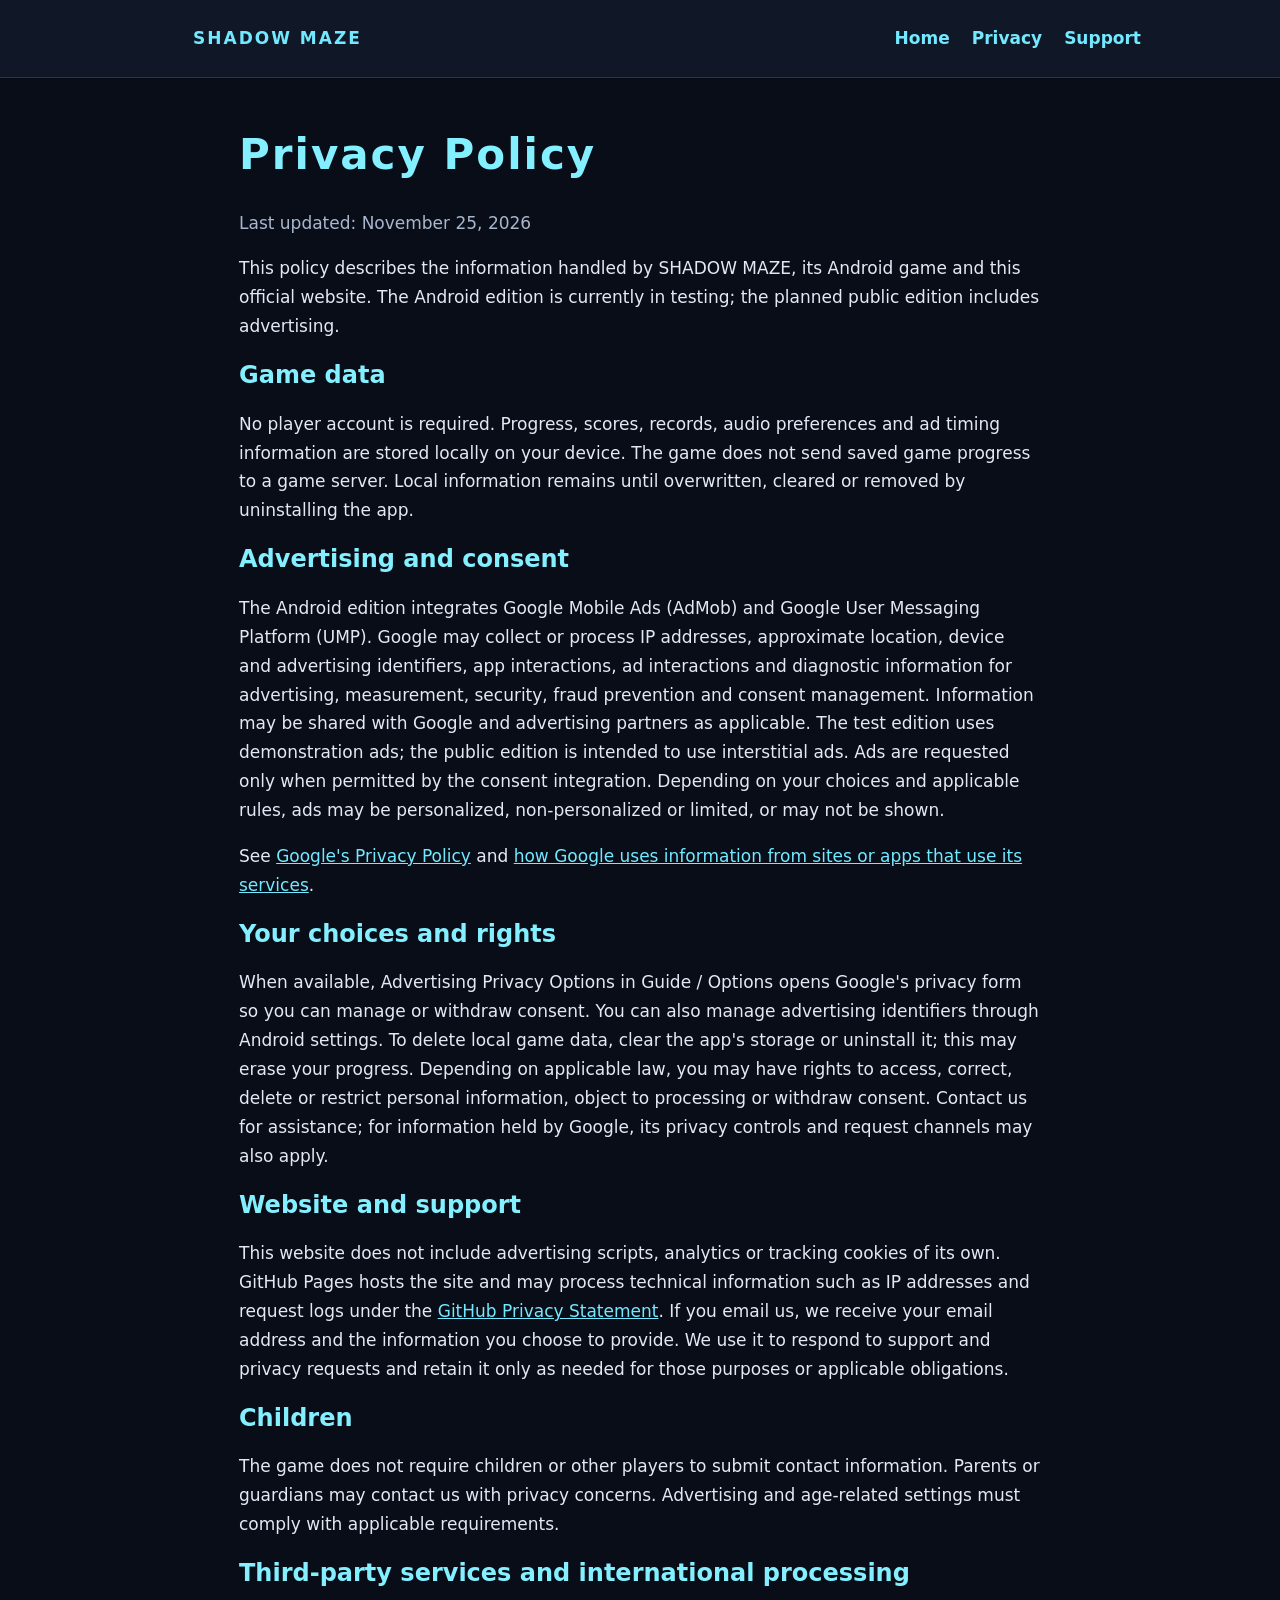
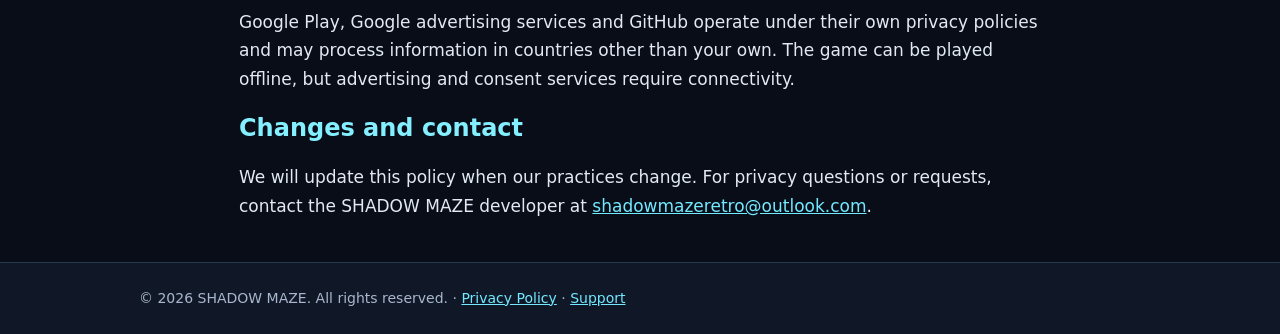
==== privacy.html @ c8e56d2a "Initial SHADOW MAZE official website release" ====
<!doctype html><html lang="en"><head><meta charset="utf-8"><meta name="viewport" content="width=device-width, initial-scale=1"><meta name="description" content="SHADOW MAZE official Android arcade game website"><title>Privacy Policy | SHADOW MAZE</title><link rel="icon" href="assets/icon.png"><link rel="stylesheet" href="style.css"></head><body><header><nav aria-label="Main navigation"><a class="brand" href="index.html"><img src="assets/icon.png" alt="">SHADOW MAZE</a><span><a href="index.html">Home</a><a href="privacy.html">Privacy</a><a href="support.html">Support</a></span></nav></header><main class="legal"><h1>Privacy Policy</h1><p class="muted">Last updated: November 25, 2026</p><p>This policy describes the information handled by SHADOW MAZE, its Android game and this official website. The Android edition is currently in testing; the planned public edition includes advertising.</p><h2>Game data</h2><p>No player account is required. Progress, scores, records, audio preferences and ad timing information are stored locally on your device. The game does not send saved game progress to a game server. Local information remains until overwritten, cleared or removed by uninstalling the app.</p><h2>Advertising and consent</h2><p>The Android edition integrates Google Mobile Ads (AdMob) and Google User Messaging Platform (UMP). Google may collect or process IP addresses, approximate location, device and advertising identifiers, app interactions, ad interactions and diagnostic information for advertising, measurement, security, fraud prevention and consent management. Information may be shared with Google and advertising partners as applicable. The test edition uses demonstration ads; the public edition is intended to use interstitial ads. Ads are requested only when permitted by the consent integration. Depending on your choices and applicable rules, ads may be personalized, non-personalized or limited, or may not be shown.</p><p>See <a href="https://policies.google.com/privacy">Google's Privacy Policy</a> and <a href="https://policies.google.com/technologies/partner-sites">how Google uses information from sites or apps that use its services</a>.</p><h2>Your choices and rights</h2><p>When available, Advertising Privacy Options in Guide / Options opens Google's privacy form so you can manage or withdraw consent. You can also manage advertising identifiers through Android settings. To delete local game data, clear the app's storage or uninstall it; this may erase your progress. Depending on applicable law, you may have rights to access, correct, delete or restrict personal information, object to processing or withdraw consent. Contact us for assistance; for information held by Google, its privacy controls and request channels may also apply.</p><h2>Website and support</h2><p>This website does not include advertising scripts, analytics or tracking cookies of its own. GitHub Pages hosts the site and may process technical information such as IP addresses and request logs under the <a href="https://docs.github.com/en/site-policy/privacy-policies/github-general-privacy-statement">GitHub Privacy Statement</a>. If you email us, we receive your email address and the information you choose to provide. We use it to respond to support and privacy requests and retain it only as needed for those purposes or applicable obligations.</p><h2>Children</h2><p>The game does not require children or other players to submit contact information. Parents or guardians may contact us with privacy concerns. Advertising and age-related settings must comply with applicable requirements.</p><h2>Third-party services and international processing</h2><p>Google Play, Google advertising services and GitHub operate under their own privacy policies and may process information in countries other than your own. The game can be played offline, but advertising and consent services require connectivity.</p><h2>Changes and contact</h2><p>We will update this policy when our practices change. For privacy questions or requests, contact the SHADOW MAZE developer at <a href="mailto:shadowmazeretro@outlook.com">shadowmazeretro@outlook.com</a>.</p></main><footer><div>© 2026 SHADOW MAZE. All rights reserved. · <a href="privacy.html">Privacy Policy</a> · <a href="support.html">Support</a></div></footer></body></html>
---- style.css ----
*{box-sizing:border-box}body{margin:0;background:#090d18;color:#e2e9f5;font:17px/1.7 system-ui,sans-serif}a{color:#72e9ff}header,footer{border-bottom:1px solid #26364d;background:#101827}nav,main,footer div{max-width:1050px;margin:auto;padding:24px}nav{display:flex;align-items:center;justify-content:space-between;gap:20px;flex-wrap:wrap}nav a{text-decoration:none;font-weight:700}nav span{display:flex;gap:22px;flex-wrap:wrap}.brand{display:flex;align-items:center;gap:12px;letter-spacing:2px}.brand img{width:42px;border-radius:9px}h1,h2{line-height:1.2;color:#83efff}h1{font-size:clamp(32px,6vw,64px);letter-spacing:2px}h2{font-size:24px}p{max-width:78ch}.hero{width:100%;display:block;border:1px solid #344d69;border-radius:18px}.intro{text-align:center;padding:30px 0}.intro p{margin:12px auto}.tag{color:#b5a4ff;letter-spacing:3px;font-size:13px;font-weight:bold}.status{display:inline-block;border:1px solid #56d9ed;padding:12px 24px;border-radius:8px;color:#83efff;font-weight:bold}.features{display:grid;grid-template-columns:repeat(auto-fit,minmax(220px,1fr));gap:16px;margin:25px 0}.features article{background:#131d30;border:1px solid #2b3b56;border-radius:12px;padding:22px}.legal{max-width:850px}.legal h1{font-size:42px}.muted,footer{color:#a8b7cd}footer{border-top:1px solid #26364d;border-bottom:0;font-size:14px}a:focus-visible{outline:3px solid #fff;outline-offset:4px}
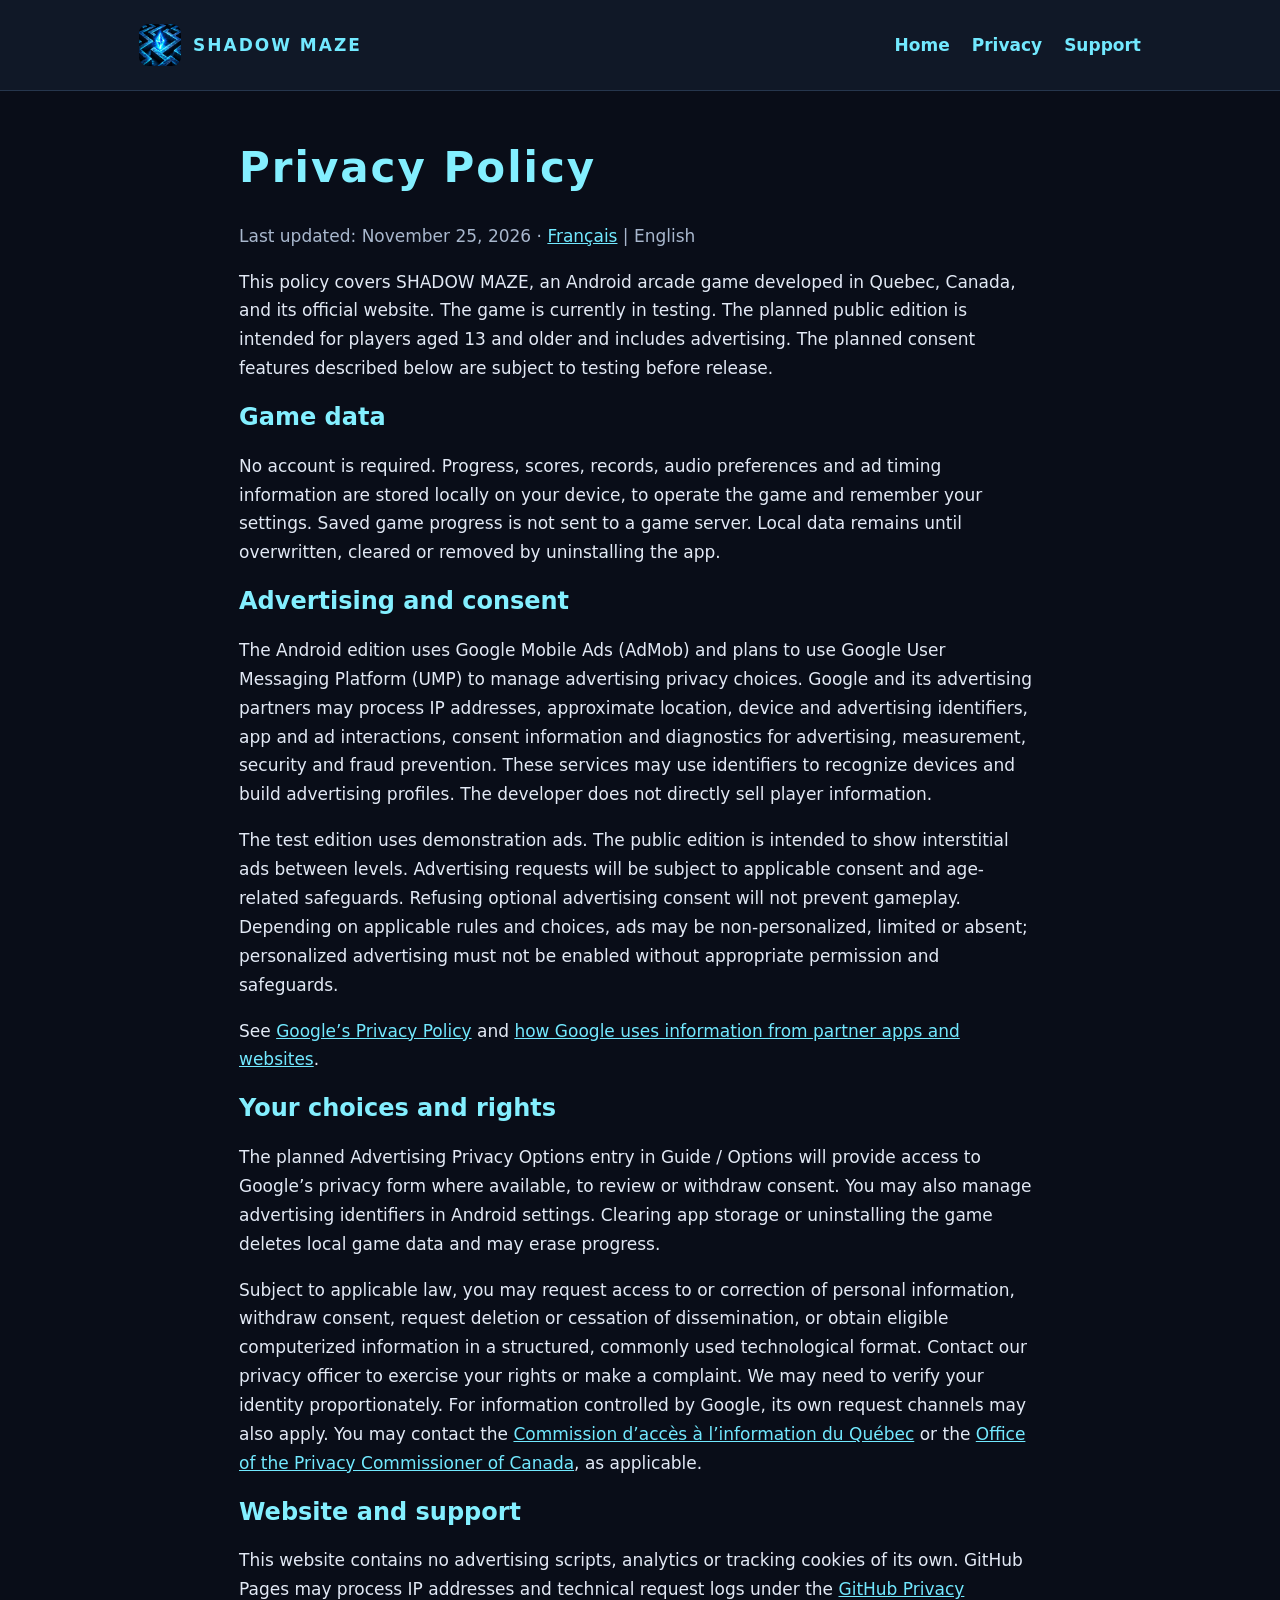
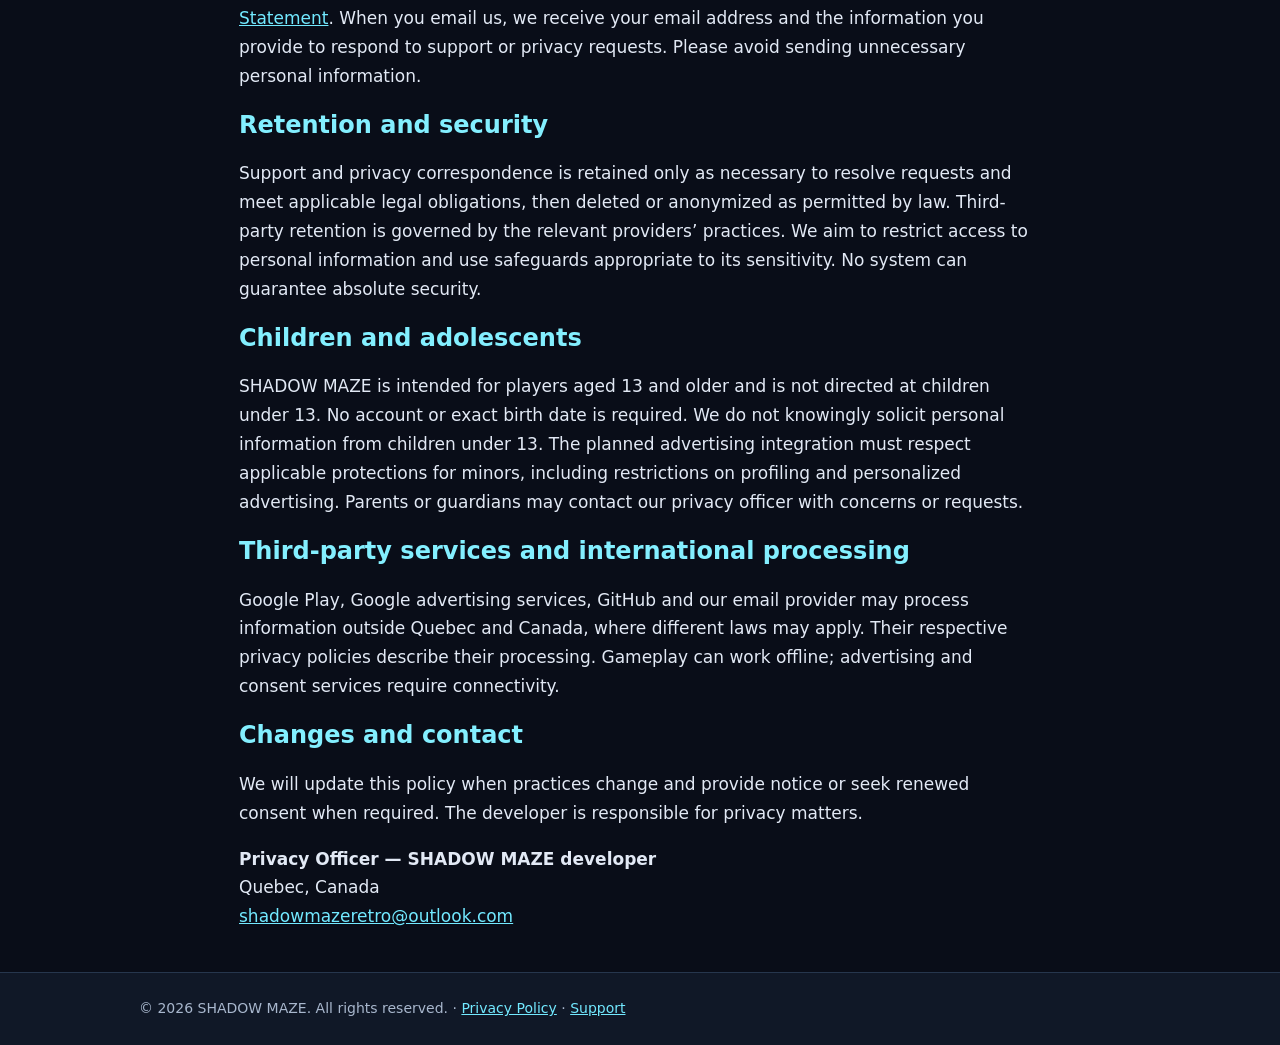
==== commit b900ebc2: "Update bilingual privacy policy SHADOW MAZE 2.0" ====
--- a/privacy.html
+++ b/privacy.html
@@ -1 +1,12 @@
-<!doctype html><html lang="en"><head><meta charset="utf-8"><meta name="viewport" content="width=device-width, initial-scale=1"><meta name="description" content="SHADOW MAZE official Android arcade game website"><title>Privacy Policy | SHADOW MAZE</title><link rel="icon" href="assets/icon.png"><link rel="stylesheet" href="style.css"></head><body><header><nav aria-label="Main navigation"><a class="brand" href="index.html"><img src="assets/icon.png" alt="">SHADOW MAZE</a><span><a href="index.html">Home</a><a href="privacy.html">Privacy</a><a href="support.html">Support</a></span></nav></header><main class="legal"><h1>Privacy Policy</h1><p class="muted">Last updated: November 25, 2026</p><p>This policy describes the information handled by SHADOW MAZE, its Android game and this official website. The Android edition is currently in testing; the planned public edition includes advertising.</p><h2>Game data</h2><p>No player account is required. Progress, scores, records, audio preferences and ad timing information are stored locally on your device. The game does not send saved game progress to a game server. Local information remains until overwritten, cleared or removed by uninstalling the app.</p><h2>Advertising and consent</h2><p>The Android edition integrates Google Mobile Ads (AdMob) and Google User Messaging Platform (UMP). Google may collect or process IP addresses, approximate location, device and advertising identifiers, app interactions, ad interactions and diagnostic information for advertising, measurement, security, fraud prevention and consent management. Information may be shared with Google and advertising partners as applicable. The test edition uses demonstration ads; the public edition is intended to use interstitial ads. Ads are requested only when permitted by the consent integration. Depending on your choices and applicable rules, ads may be personalized, non-personalized or limited, or may not be shown.</p><p>See <a href="https://policies.google.com/privacy">Google's Privacy Policy</a> and <a href="https://policies.google.com/technologies/partner-sites">how Google uses information from sites or apps that use its services</a>.</p><h2>Your choices and rights</h2><p>When available, Advertising Privacy Options in Guide / Options opens Google's privacy form so you can manage or withdraw consent. You can also manage advertising identifiers through Android settings. To delete local game data, clear the app's storage or uninstall it; this may erase your progress. Depending on applicable law, you may have rights to access, correct, delete or restrict personal information, object to processing or withdraw consent. Contact us for assistance; for information held by Google, its privacy controls and request channels may also apply.</p><h2>Website and support</h2><p>This website does not include advertising scripts, analytics or tracking cookies of its own. GitHub Pages hosts the site and may process technical information such as IP addresses and request logs under the <a href="https://docs.github.com/en/site-policy/privacy-policies/github-general-privacy-statement">GitHub Privacy Statement</a>. If you email us, we receive your email address and the information you choose to provide. We use it to respond to support and privacy requests and retain it only as needed for those purposes or applicable obligations.</p><h2>Children</h2><p>The game does not require children or other players to submit contact information. Parents or guardians may contact us with privacy concerns. Advertising and age-related settings must comply with applicable requirements.</p><h2>Third-party services and international processing</h2><p>Google Play, Google advertising services and GitHub operate under their own privacy policies and may process information in countries other than your own. The game can be played offline, but advertising and consent services require connectivity.</p><h2>Changes and contact</h2><p>We will update this policy when our practices change. For privacy questions or requests, contact the SHADOW MAZE developer at <a href="mailto:shadowmazeretro@outlook.com">shadowmazeretro@outlook.com</a>.</p></main><footer><div>© 2026 SHADOW MAZE. All rights reserved. · <a href="privacy.html">Privacy Policy</a> · <a href="support.html">Support</a></div></footer></body></html>+<!doctype html><html lang="en"><head><meta charset="utf-8"><meta name="viewport" content="width=device-width, initial-scale=1"><meta name="description" content="SHADOW MAZE official Android arcade game website"><title>Privacy Policy | SHADOW MAZE</title><link rel="icon" href="assets/icon.png"><link rel="stylesheet" href="style.css"></head><body><header><nav aria-label="Main navigation"><a class="brand" href="index.html"><img src="assets/icon.png" alt="">SHADOW MAZE</a><span><a href="index.html">Home</a><a href="privacy.html">Privacy</a><a href="support.html">Support</a></span></nav></header><main class="legal">
+<h1>Privacy Policy</h1><p class="muted">Last updated: November 25, 2026 · <a href="privacy-fr.html" hreflang="fr" lang="fr">Français</a> | English</p>
+<p>This policy covers SHADOW MAZE, an Android arcade game developed in Quebec, Canada, and its official website. The game is currently in testing. The planned public edition is intended for players aged 13 and older and includes advertising. The planned consent features described below are subject to testing before release.</p>
+<h2>Game data</h2><p>No account is required. Progress, scores, records, audio preferences and ad timing information are stored locally on your device, to operate the game and remember your settings. Saved game progress is not sent to a game server. Local data remains until overwritten, cleared or removed by uninstalling the app.</p>
+<h2>Advertising and consent</h2><p>The Android edition uses Google Mobile Ads (AdMob) and plans to use Google User Messaging Platform (UMP) to manage advertising privacy choices. Google and its advertising partners may process IP addresses, approximate location, device and advertising identifiers, app and ad interactions, consent information and diagnostics for advertising, measurement, security and fraud prevention. These services may use identifiers to recognize devices and build advertising profiles. The developer does not directly sell player information.</p><p>The test edition uses demonstration ads. The public edition is intended to show interstitial ads between levels. Advertising requests will be subject to applicable consent and age-related safeguards. Refusing optional advertising consent will not prevent gameplay. Depending on applicable rules and choices, ads may be non-personalized, limited or absent; personalized advertising must not be enabled without appropriate permission and safeguards.</p><p>See <a href="https://policies.google.com/privacy">Google’s Privacy Policy</a> and <a href="https://policies.google.com/technologies/partner-sites">how Google uses information from partner apps and websites</a>.</p>
+<h2>Your choices and rights</h2><p>The planned Advertising Privacy Options entry in Guide / Options will provide access to Google’s privacy form where available, to review or withdraw consent. You may also manage advertising identifiers in Android settings. Clearing app storage or uninstalling the game deletes local game data and may erase progress.</p><p>Subject to applicable law, you may request access to or correction of personal information, withdraw consent, request deletion or cessation of dissemination, or obtain eligible computerized information in a structured, commonly used technological format. Contact our privacy officer to exercise your rights or make a complaint. We may need to verify your identity proportionately. For information controlled by Google, its own request channels may also apply. You may contact the <a href="https://www.cai.gouv.qc.ca/">Commission d’accès à l’information du Québec</a> or the <a href="https://www.priv.gc.ca/">Office of the Privacy Commissioner of Canada</a>, as applicable.</p>
+<h2>Website and support</h2><p>This website contains no advertising scripts, analytics or tracking cookies of its own. GitHub Pages may process IP addresses and technical request logs under the <a href="https://docs.github.com/en/site-policy/privacy-policies/github-general-privacy-statement">GitHub Privacy Statement</a>. When you email us, we receive your email address and the information you provide to respond to support or privacy requests. Please avoid sending unnecessary personal information.</p>
+<h2>Retention and security</h2><p>Support and privacy correspondence is retained only as necessary to resolve requests and meet applicable legal obligations, then deleted or anonymized as permitted by law. Third-party retention is governed by the relevant providers’ practices. We aim to restrict access to personal information and use safeguards appropriate to its sensitivity. No system can guarantee absolute security.</p>
+<h2>Children and adolescents</h2><p>SHADOW MAZE is intended for players aged 13 and older and is not directed at children under 13. No account or exact birth date is required. We do not knowingly solicit personal information from children under 13. The planned advertising integration must respect applicable protections for minors, including restrictions on profiling and personalized advertising. Parents or guardians may contact our privacy officer with concerns or requests.</p>
+<h2>Third-party services and international processing</h2><p>Google Play, Google advertising services, GitHub and our email provider may process information outside Quebec and Canada, where different laws may apply. Their respective privacy policies describe their processing. Gameplay can work offline; advertising and consent services require connectivity.</p>
+<h2>Changes and contact</h2><p>We will update this policy when practices change and provide notice or seek renewed consent when required. The developer is responsible for privacy matters.</p><p><strong>Privacy Officer — SHADOW MAZE developer</strong><br>Quebec, Canada<br><a href="mailto:shadowmazeretro@outlook.com">shadowmazeretro@outlook.com</a></p>
+</main><footer><div>© 2026 SHADOW MAZE. All rights reserved. · <a href="privacy.html">Privacy Policy</a> · <a href="support.html">Support</a></div></footer></body></html>
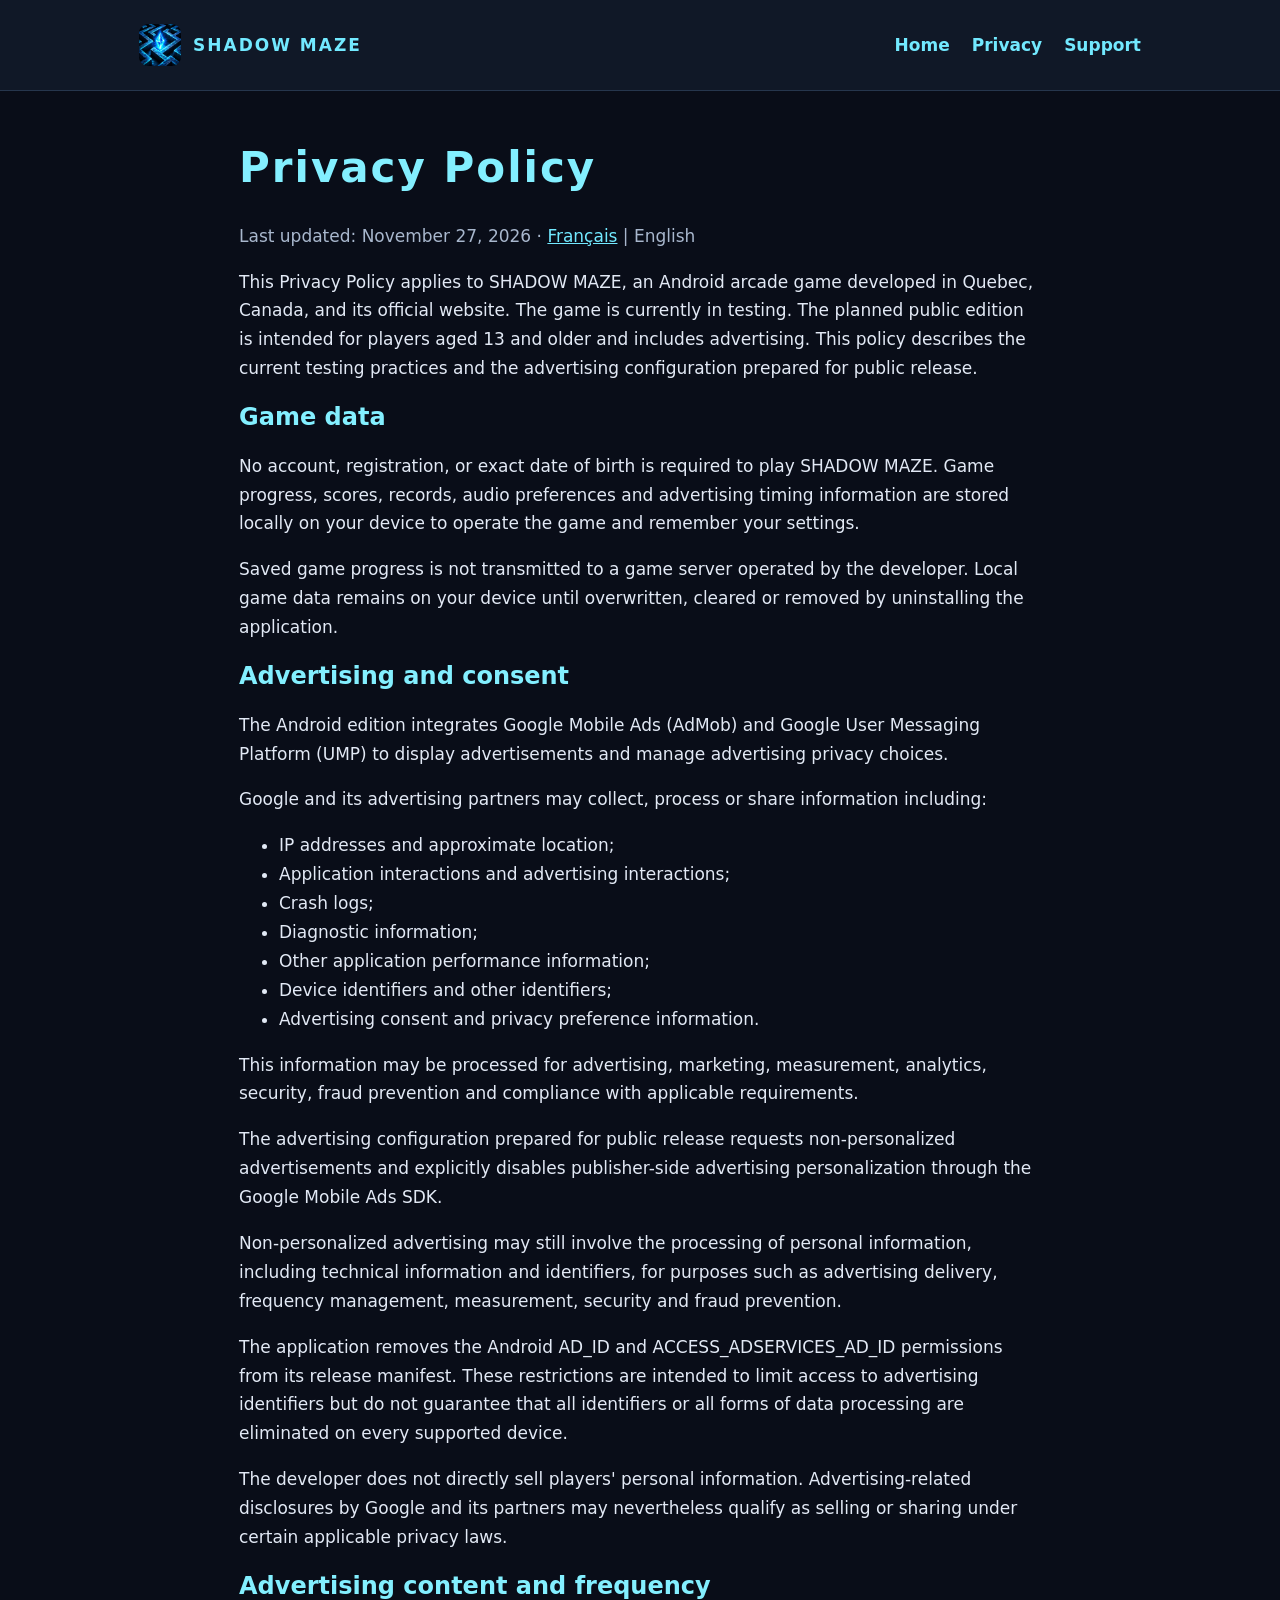
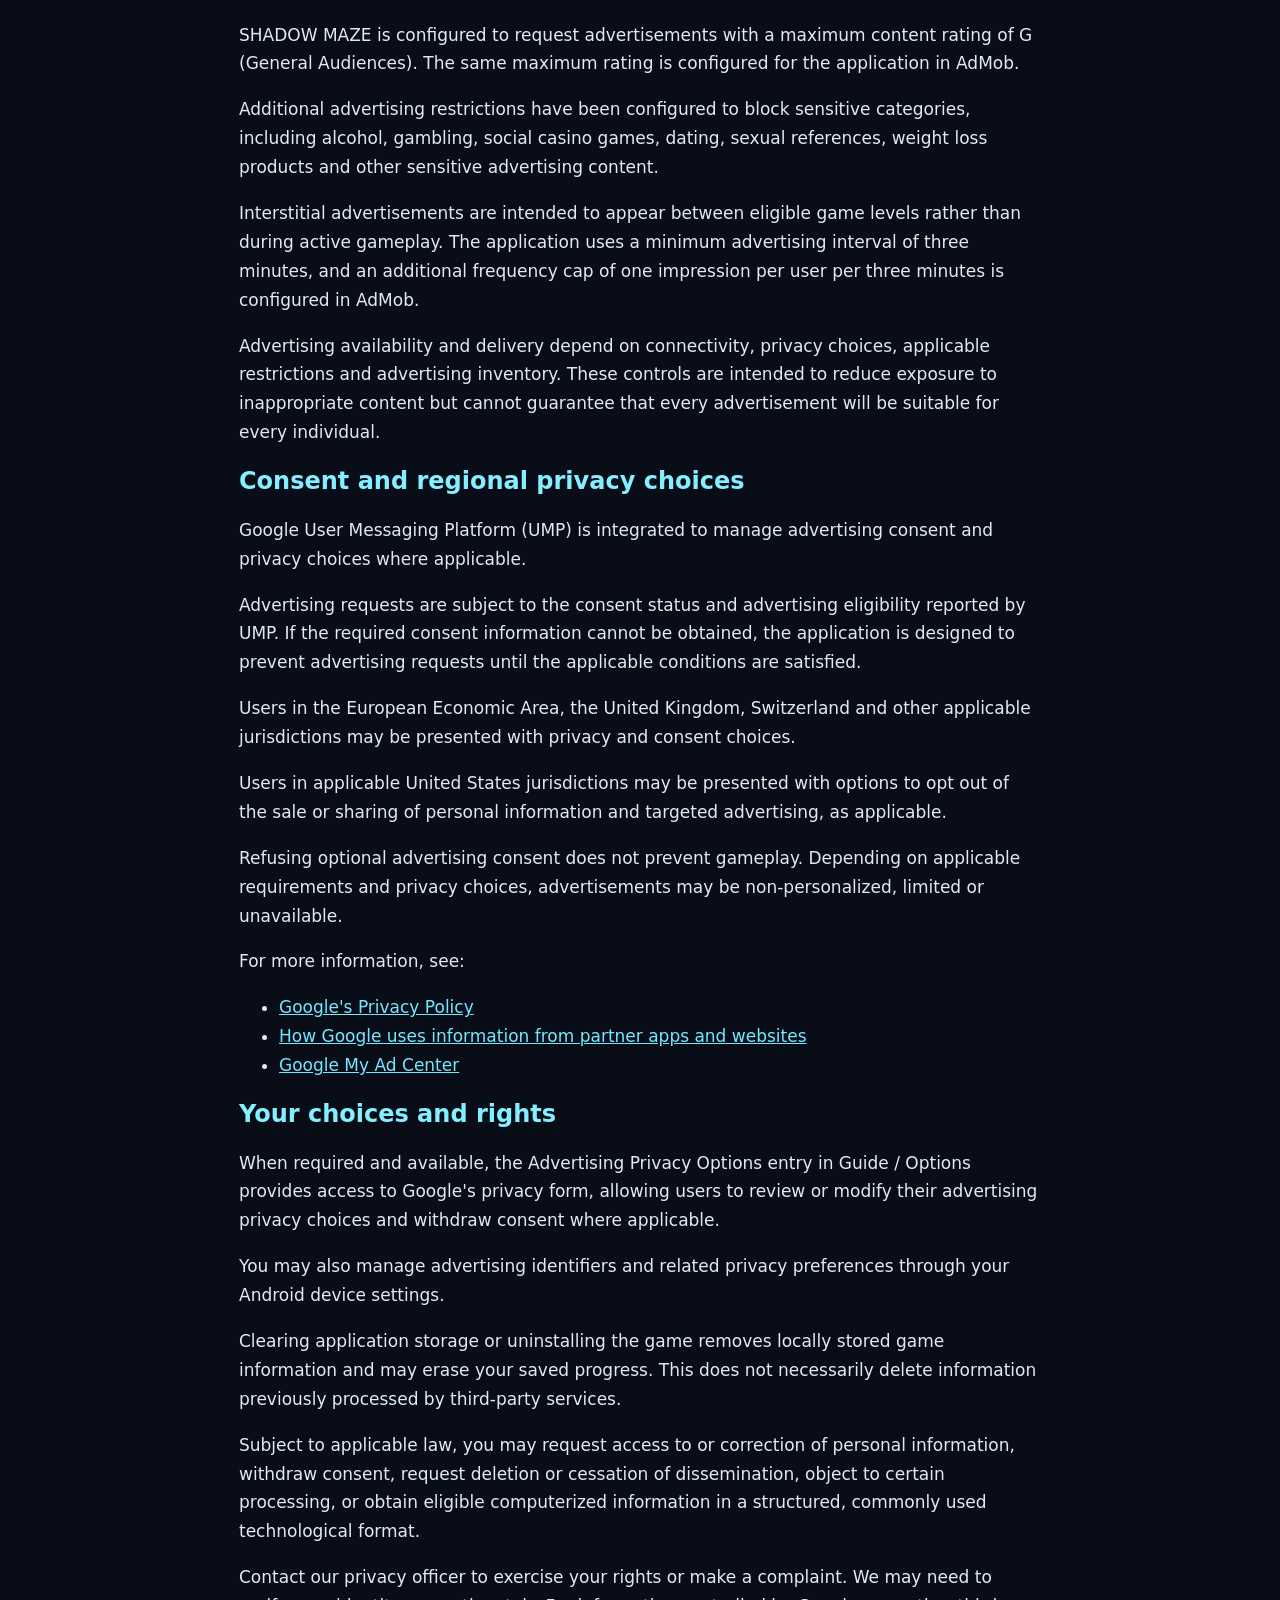
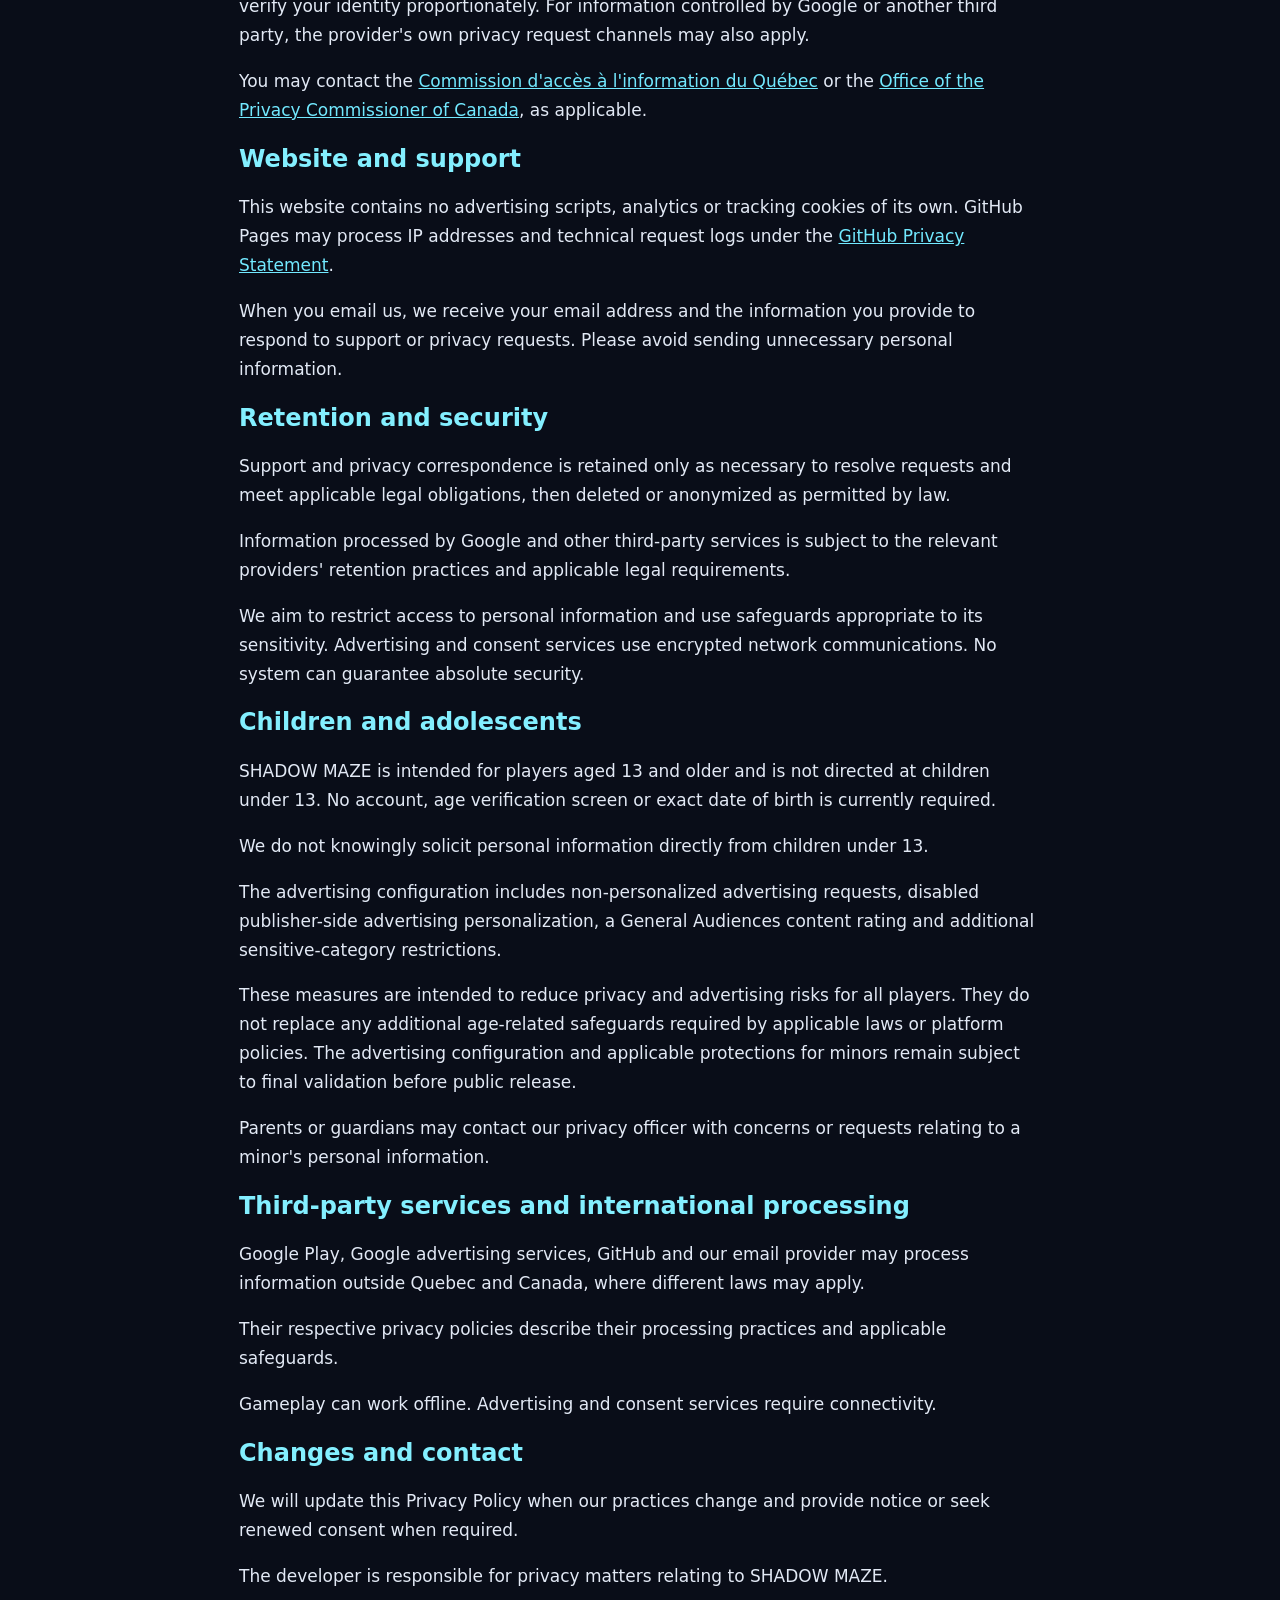
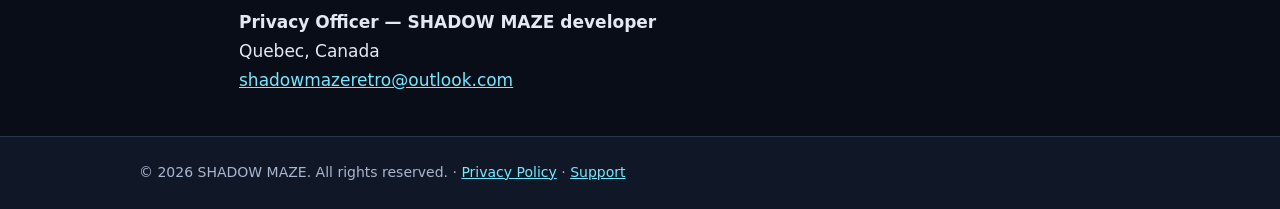
==== commit 8d478b25: "Revise privacy policy for SHADOW MAZE Updated privacy policy with new details on advertising practic" ====
--- a/privacy.html
+++ b/privacy.html
@@ -1,12 +1,163 @@
-<!doctype html><html lang="en"><head><meta charset="utf-8"><meta name="viewport" content="width=device-width, initial-scale=1"><meta name="description" content="SHADOW MAZE official Android arcade game website"><title>Privacy Policy | SHADOW MAZE</title><link rel="icon" href="assets/icon.png"><link rel="stylesheet" href="style.css"></head><body><header><nav aria-label="Main navigation"><a class="brand" href="index.html"><img src="assets/icon.png" alt="">SHADOW MAZE</a><span><a href="index.html">Home</a><a href="privacy.html">Privacy</a><a href="support.html">Support</a></span></nav></header><main class="legal">
-<h1>Privacy Policy</h1><p class="muted">Last updated: November 25, 2026 · <a href="privacy-fr.html" hreflang="fr" lang="fr">Français</a> | English</p>
-<p>This policy covers SHADOW MAZE, an Android arcade game developed in Quebec, Canada, and its official website. The game is currently in testing. The planned public edition is intended for players aged 13 and older and includes advertising. The planned consent features described below are subject to testing before release.</p>
-<h2>Game data</h2><p>No account is required. Progress, scores, records, audio preferences and ad timing information are stored locally on your device, to operate the game and remember your settings. Saved game progress is not sent to a game server. Local data remains until overwritten, cleared or removed by uninstalling the app.</p>
-<h2>Advertising and consent</h2><p>The Android edition uses Google Mobile Ads (AdMob) and plans to use Google User Messaging Platform (UMP) to manage advertising privacy choices. Google and its advertising partners may process IP addresses, approximate location, device and advertising identifiers, app and ad interactions, consent information and diagnostics for advertising, measurement, security and fraud prevention. These services may use identifiers to recognize devices and build advertising profiles. The developer does not directly sell player information.</p><p>The test edition uses demonstration ads. The public edition is intended to show interstitial ads between levels. Advertising requests will be subject to applicable consent and age-related safeguards. Refusing optional advertising consent will not prevent gameplay. Depending on applicable rules and choices, ads may be non-personalized, limited or absent; personalized advertising must not be enabled without appropriate permission and safeguards.</p><p>See <a href="https://policies.google.com/privacy">Google’s Privacy Policy</a> and <a href="https://policies.google.com/technologies/partner-sites">how Google uses information from partner apps and websites</a>.</p>
-<h2>Your choices and rights</h2><p>The planned Advertising Privacy Options entry in Guide / Options will provide access to Google’s privacy form where available, to review or withdraw consent. You may also manage advertising identifiers in Android settings. Clearing app storage or uninstalling the game deletes local game data and may erase progress.</p><p>Subject to applicable law, you may request access to or correction of personal information, withdraw consent, request deletion or cessation of dissemination, or obtain eligible computerized information in a structured, commonly used technological format. Contact our privacy officer to exercise your rights or make a complaint. We may need to verify your identity proportionately. For information controlled by Google, its own request channels may also apply. You may contact the <a href="https://www.cai.gouv.qc.ca/">Commission d’accès à l’information du Québec</a> or the <a href="https://www.priv.gc.ca/">Office of the Privacy Commissioner of Canada</a>, as applicable.</p>
-<h2>Website and support</h2><p>This website contains no advertising scripts, analytics or tracking cookies of its own. GitHub Pages may process IP addresses and technical request logs under the <a href="https://docs.github.com/en/site-policy/privacy-policies/github-general-privacy-statement">GitHub Privacy Statement</a>. When you email us, we receive your email address and the information you provide to respond to support or privacy requests. Please avoid sending unnecessary personal information.</p>
-<h2>Retention and security</h2><p>Support and privacy correspondence is retained only as necessary to resolve requests and meet applicable legal obligations, then deleted or anonymized as permitted by law. Third-party retention is governed by the relevant providers’ practices. We aim to restrict access to personal information and use safeguards appropriate to its sensitivity. No system can guarantee absolute security.</p>
-<h2>Children and adolescents</h2><p>SHADOW MAZE is intended for players aged 13 and older and is not directed at children under 13. No account or exact birth date is required. We do not knowingly solicit personal information from children under 13. The planned advertising integration must respect applicable protections for minors, including restrictions on profiling and personalized advertising. Parents or guardians may contact our privacy officer with concerns or requests.</p>
-<h2>Third-party services and international processing</h2><p>Google Play, Google advertising services, GitHub and our email provider may process information outside Quebec and Canada, where different laws may apply. Their respective privacy policies describe their processing. Gameplay can work offline; advertising and consent services require connectivity.</p>
-<h2>Changes and contact</h2><p>We will update this policy when practices change and provide notice or seek renewed consent when required. The developer is responsible for privacy matters.</p><p><strong>Privacy Officer — SHADOW MAZE developer</strong><br>Quebec, Canada<br><a href="mailto:shadowmazeretro@outlook.com">shadowmazeretro@outlook.com</a></p>
-</main><footer><div>© 2026 SHADOW MAZE. All rights reserved. · <a href="privacy.html">Privacy Policy</a> · <a href="support.html">Support</a></div></footer></body></html>+<!doctype html>
+<html lang="en">
+<head>
+<meta charset="utf-8">
+<meta name="viewport" content="width=device-width, initial-scale=1">
+<meta name="description" content="SHADOW MAZE official Android arcade game website">
+<title>Privacy Policy | SHADOW MAZE</title>
+<link rel="icon" href="assets/icon.png">
+<link rel="stylesheet" href="style.css">
+</head>
+<body>
+<header>
+<nav aria-label="Main navigation">
+<a class="brand" href="index.html"><img src="assets/icon.png" alt="">SHADOW MAZE</a>
+<span>
+<a href="index.html">Home</a>
+<a href="privacy.html">Privacy</a>
+<a href="support.html">Support</a>
+</span>
+</nav>
+</header>
+
+<main class="legal">
+
+<h1>Privacy Policy</h1>
+<p class="muted">Last updated: November 27, 2026 · <a href="privacy-fr.html" hreflang="fr" lang="fr">Français</a> | English</p>
+
+<p>This Privacy Policy applies to SHADOW MAZE, an Android arcade game developed in Quebec, Canada, and its official website. The game is currently in testing. The planned public edition is intended for players aged 13 and older and includes advertising. This policy describes the current testing practices and the advertising configuration prepared for public release.</p>
+
+<h2>Game data</h2>
+
+<p>No account, registration, or exact date of birth is required to play SHADOW MAZE. Game progress, scores, records, audio preferences and advertising timing information are stored locally on your device to operate the game and remember your settings.</p>
+
+<p>Saved game progress is not transmitted to a game server operated by the developer. Local game data remains on your device until overwritten, cleared or removed by uninstalling the application.</p>
+
+<h2>Advertising and consent</h2>
+
+<p>The Android edition integrates Google Mobile Ads (AdMob) and Google User Messaging Platform (UMP) to display advertisements and manage advertising privacy choices.</p>
+
+<p>Google and its advertising partners may collect, process or share information including:</p>
+
+<ul>
+<li>IP addresses and approximate location;</li>
+<li>Application interactions and advertising interactions;</li>
+<li>Crash logs;</li>
+<li>Diagnostic information;</li>
+<li>Other application performance information;</li>
+<li>Device identifiers and other identifiers;</li>
+<li>Advertising consent and privacy preference information.</li>
+</ul>
+
+<p>This information may be processed for advertising, marketing, measurement, analytics, security, fraud prevention and compliance with applicable requirements.</p>
+
+<p>The advertising configuration prepared for public release requests non-personalized advertisements and explicitly disables publisher-side advertising personalization through the Google Mobile Ads SDK.</p>
+
+<p>Non-personalized advertising may still involve the processing of personal information, including technical information and identifiers, for purposes such as advertising delivery, frequency management, measurement, security and fraud prevention.</p>
+
+<p>The application removes the Android AD_ID and ACCESS_ADSERVICES_AD_ID permissions from its release manifest. These restrictions are intended to limit access to advertising identifiers but do not guarantee that all identifiers or all forms of data processing are eliminated on every supported device.</p>
+
+<p>The developer does not directly sell players' personal information. Advertising-related disclosures by Google and its partners may nevertheless qualify as selling or sharing under certain applicable privacy laws.</p>
+
+<h2>Advertising content and frequency</h2>
+
+<p>SHADOW MAZE is configured to request advertisements with a maximum content rating of G (General Audiences). The same maximum rating is configured for the application in AdMob.</p>
+
+<p>Additional advertising restrictions have been configured to block sensitive categories, including alcohol, gambling, social casino games, dating, sexual references, weight loss products and other sensitive advertising content.</p>
+
+<p>Interstitial advertisements are intended to appear between eligible game levels rather than during active gameplay. The application uses a minimum advertising interval of three minutes, and an additional frequency cap of one impression per user per three minutes is configured in AdMob.</p>
+
+<p>Advertising availability and delivery depend on connectivity, privacy choices, applicable restrictions and advertising inventory. These controls are intended to reduce exposure to inappropriate content but cannot guarantee that every advertisement will be suitable for every individual.</p>
+
+<h2>Consent and regional privacy choices</h2>
+
+<p>Google User Messaging Platform (UMP) is integrated to manage advertising consent and privacy choices where applicable.</p>
+
+<p>Advertising requests are subject to the consent status and advertising eligibility reported by UMP. If the required consent information cannot be obtained, the application is designed to prevent advertising requests until the applicable conditions are satisfied.</p>
+
+<p>Users in the European Economic Area, the United Kingdom, Switzerland and other applicable jurisdictions may be presented with privacy and consent choices.</p>
+
+<p>Users in applicable United States jurisdictions may be presented with options to opt out of the sale or sharing of personal information and targeted advertising, as applicable.</p>
+
+<p>Refusing optional advertising consent does not prevent gameplay. Depending on applicable requirements and privacy choices, advertisements may be non-personalized, limited or unavailable.</p>
+
+<p>For more information, see:</p>
+
+<ul>
+<li><a href="https://policies.google.com/privacy">Google's Privacy Policy</a></li>
+<li><a href="https://policies.google.com/technologies/partner-sites">How Google uses information from partner apps and websites</a></li>
+<li><a href="https://myadcenter.google.com/">Google My Ad Center</a></li>
+</ul>
+
+<h2>Your choices and rights</h2>
+
+<p>When required and available, the Advertising Privacy Options entry in Guide / Options provides access to Google's privacy form, allowing users to review or modify their advertising privacy choices and withdraw consent where applicable.</p>
+
+<p>You may also manage advertising identifiers and related privacy preferences through your Android device settings.</p>
+
+<p>Clearing application storage or uninstalling the game removes locally stored game information and may erase your saved progress. This does not necessarily delete information previously processed by third-party services.</p>
+
+<p>Subject to applicable law, you may request access to or correction of personal information, withdraw consent, request deletion or cessation of dissemination, object to certain processing, or obtain eligible computerized information in a structured, commonly used technological format.</p>
+
+<p>Contact our privacy officer to exercise your rights or make a complaint. We may need to verify your identity proportionately. For information controlled by Google or another third party, the provider's own privacy request channels may also apply.</p>
+
+<p>You may contact the <a href="https://www.cai.gouv.qc.ca/">Commission d'accès à l'information du Québec</a> or the <a href="https://www.priv.gc.ca/">Office of the Privacy Commissioner of Canada</a>, as applicable.</p>
+
+<h2>Website and support</h2>
+
+<p>This website contains no advertising scripts, analytics or tracking cookies of its own. GitHub Pages may process IP addresses and technical request logs under the <a href="https://docs.github.com/en/site-policy/privacy-policies/github-general-privacy-statement">GitHub Privacy Statement</a>.</p>
+
+<p>When you email us, we receive your email address and the information you provide to respond to support or privacy requests. Please avoid sending unnecessary personal information.</p>
+
+<h2>Retention and security</h2>
+
+<p>Support and privacy correspondence is retained only as necessary to resolve requests and meet applicable legal obligations, then deleted or anonymized as permitted by law.</p>
+
+<p>Information processed by Google and other third-party services is subject to the relevant providers' retention practices and applicable legal requirements.</p>
+
+<p>We aim to restrict access to personal information and use safeguards appropriate to its sensitivity. Advertising and consent services use encrypted network communications. No system can guarantee absolute security.</p>
+
+<h2>Children and adolescents</h2>
+
+<p>SHADOW MAZE is intended for players aged 13 and older and is not directed at children under 13. No account, age verification screen or exact date of birth is currently required.</p>
+
+<p>We do not knowingly solicit personal information directly from children under 13.</p>
+
+<p>The advertising configuration includes non-personalized advertising requests, disabled publisher-side advertising personalization, a General Audiences content rating and additional sensitive-category restrictions.</p>
+
+<p>These measures are intended to reduce privacy and advertising risks for all players. They do not replace any additional age-related safeguards required by applicable laws or platform policies. The advertising configuration and applicable protections for minors remain subject to final validation before public release.</p>
+
+<p>Parents or guardians may contact our privacy officer with concerns or requests relating to a minor's personal information.</p>
+
+<h2>Third-party services and international processing</h2>
+
+<p>Google Play, Google advertising services, GitHub and our email provider may process information outside Quebec and Canada, where different laws may apply.</p>
+
+<p>Their respective privacy policies describe their processing practices and applicable safeguards.</p>
+
+<p>Gameplay can work offline. Advertising and consent services require connectivity.</p>
+
+<h2>Changes and contact</h2>
+
+<p>We will update this Privacy Policy when our practices change and provide notice or seek renewed consent when required.</p>
+
+<p>The developer is responsible for privacy matters relating to SHADOW MAZE.</p>
+
+<p>
+<strong>Privacy Officer — SHADOW MAZE developer</strong><br>
+Quebec, Canada<br>
+<a href="mailto:shadowmazeretro@outlook.com">shadowmazeretro@outlook.com</a>
+</p>
+
+</main>
+
+<footer>
+<div>
+© 2026 SHADOW MAZE. All rights reserved. ·
+<a href="privacy.html">Privacy Policy</a> ·
+<a href="support.html">Support</a>
+</div>
+</footer>
+
+</body>
+</html>
